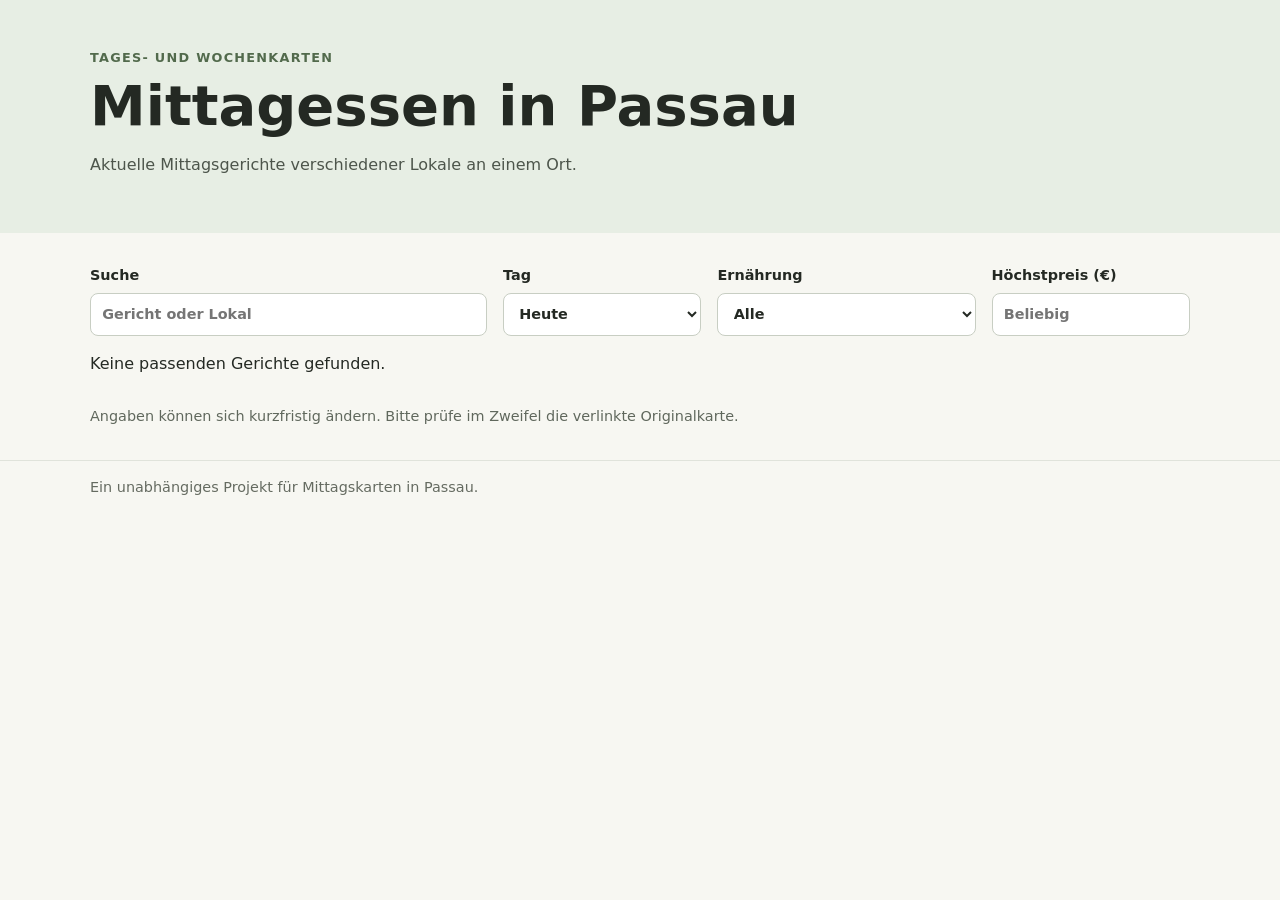
==== frontend/index.html @ ad84b102 "chore: scaffold speisekarten aggregator" ====
<!doctype html>
<html lang="de">
<head>
  <meta charset="utf-8">
  <meta name="viewport" content="width=device-width, initial-scale=1">
  <meta name="description" content="Tages- und Wochenkarten in Passau auf einen Blick.">
  <title>Mittagessen in Passau</title>
  <link rel="stylesheet" href="./styles.css">
  <script src="./app.js" defer></script>
</head>
<body>
  <header class="hero"><div class="container">
    <p class="eyebrow">Tages- und Wochenkarten</p>
    <h1>Mittagessen in Passau</h1>
    <p>Aktuelle Mittagsgerichte verschiedener Lokale an einem Ort.</p>
  </div></header>
  <main class="container">
    <section class="filters" aria-label="Gerichte filtern">
      <label>Suche<input id="search" type="search" placeholder="Gericht oder Lokal"></label>
      <label>Tag<select id="day"><option value="today">Heute</option><option value="all">Alle verfügbaren Tage</option></select></label>
      <label>Ernährung<select id="diet"><option value="all">Alle</option><option value="vegetarian">Vegetarisch</option><option value="vegan">Vegan</option></select></label>
      <label>Höchstpreis (€)<input id="max-price" type="number" min="0" step="0.50" placeholder="Beliebig"></label>
    </section>
    <p id="status" role="status">Speisekarten werden geladen …</p>
    <section id="menu-results" class="menu-grid" aria-live="polite"></section>
    <p class="note">Angaben können sich kurzfristig ändern. Bitte prüfe im Zweifel die verlinkte Originalkarte.</p>
  </main>
  <footer><div class="container">Ein unabhängiges Projekt für Mittagskarten in Passau.</div></footer>
</body>
</html>
---- frontend/styles.css ----
:root{font-family:system-ui,-apple-system,"Segoe UI",sans-serif;color:#242923;background:#f7f7f2;font-synthesis:none;text-rendering:optimizeLegibility}
*{box-sizing:border-box}body{margin:0;line-height:1.5}.container{width:min(1100px,calc(100% - 2rem));margin-inline:auto}
.hero{padding:3rem 0 2.5rem;background:#e7eee4}.eyebrow{margin:0 0 .5rem;color:#526a4c;font-size:.8rem;font-weight:700;letter-spacing:.1em;text-transform:uppercase}
h1{margin:0;font-size:clamp(2rem,5vw,3.5rem);line-height:1.1}.hero p:last-child{max-width:42rem;color:#4d554b}
.filters{display:grid;grid-template-columns:2fr 1fr 1.3fr 1fr;gap:1rem;margin:2rem 0 1rem}label{display:grid;gap:.4rem;font-size:.9rem;font-weight:650}
input,select{width:100%;min-height:2.7rem;padding:.55rem .7rem;border:1px solid #c8cec3;border-radius:.5rem;background:white;color:inherit;font:inherit}
input:focus,select:focus{outline:2px solid #55754e;outline-offset:2px}.menu-grid{display:grid;grid-template-columns:repeat(2,minmax(0,1fr));gap:1rem}
.card{min-width:0;padding:1.15rem;border:1px solid #e0e3db;border-radius:.8rem;background:white;box-shadow:0 2px 8px rgb(30 40 20 / 4%)}
.card-title{display:flex;justify-content:space-between;align-items:start;gap:1rem}.card-title h2{margin:0;font-size:1.1rem}.card-title strong{white-space:nowrap}
.restaurant{margin:.7rem 0 0;font-weight:700}.muted,.note{color:#60685d;font-size:.9rem}a{color:#315d37;text-underline-offset:.18em}footer{margin-top:2rem;padding:1rem 0;border-top:1px solid #e0e3db;color:#656b61;font-size:.9rem}
@media(max-width:760px){.filters,.menu-grid{grid-template-columns:1fr 1fr}.menu-grid{grid-template-columns:1fr}}@media(max-width:440px){.filters{grid-template-columns:1fr}.card-title{flex-direction:column;gap:.35rem}}
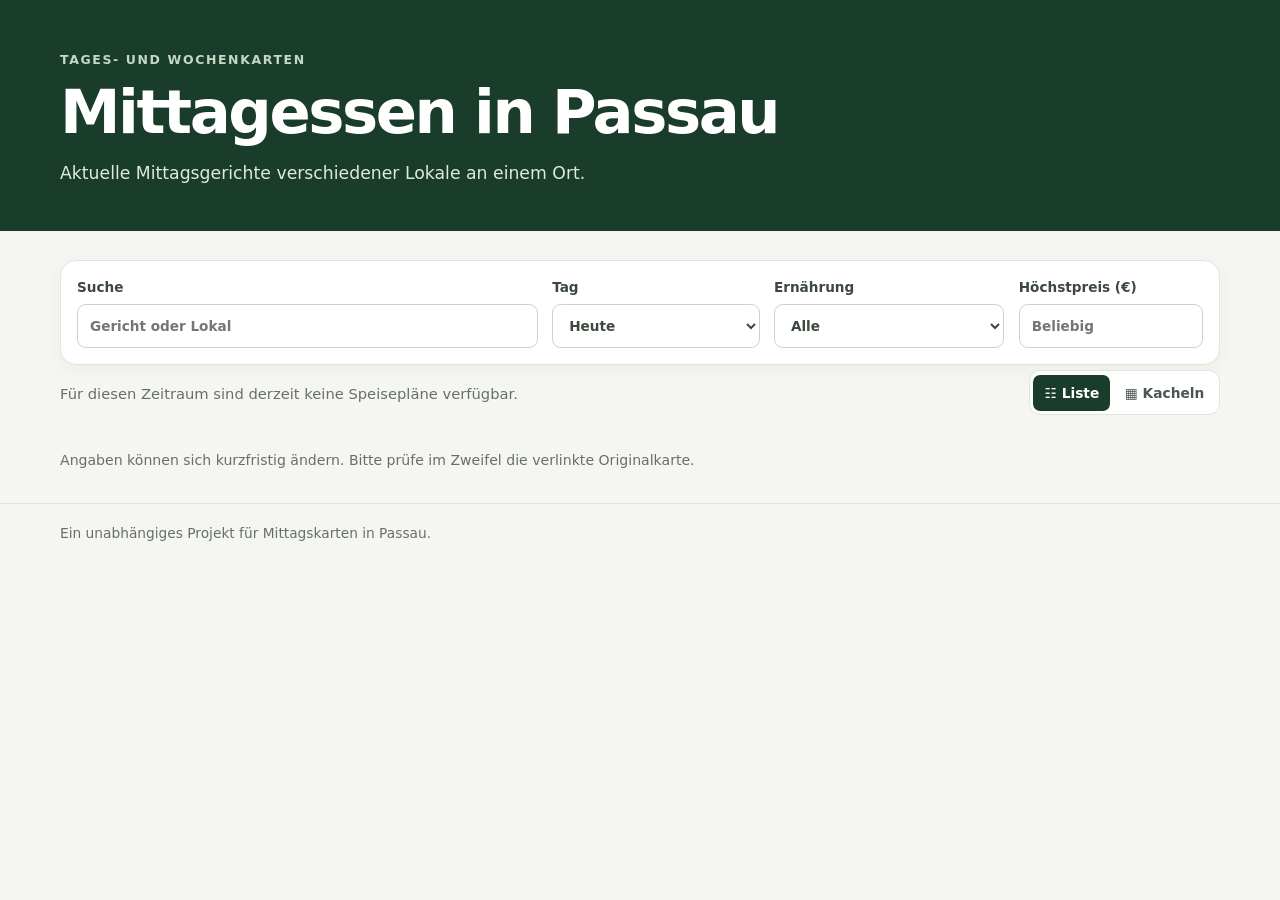
==== commit 941dad79: "Add list and card view toggle" ====
--- a/frontend/index.html
+++ b/frontend/index.html
@@ -21,7 +21,13 @@
       <label>Ernährung<select id="diet"><option value="all">Alle</option><option value="vegetarian">Vegetarisch</option><option value="vegan">Vegan</option></select></label>
       <label>Höchstpreis (€)<input id="max-price" type="number" min="0" step="0.50" placeholder="Beliebig"></label>
     </section>
-    <p id="status" role="status">Speisekarten werden geladen …</p>
+    <div class="results-toolbar">
+      <p id="status" role="status">Speisepläne werden geladen …</p>
+      <div class="view-toggle" role="group" aria-label="Ansicht">
+        <button type="button" data-view="list" class="is-active" aria-pressed="true"><span aria-hidden="true">☷</span> Liste</button>
+        <button type="button" data-view="cards" aria-pressed="false"><span aria-hidden="true">▦</span> Kacheln</button>
+      </div>
+    </div>
     <section id="menu-results" class="menu-grid" aria-live="polite"></section>
     <p class="note">Angaben können sich kurzfristig ändern. Bitte prüfe im Zweifel die verlinkte Originalkarte.</p>
   </main>
--- a/frontend/styles.css
+++ b/frontend/styles.css
@@ -1,11 +1,101 @@
-:root{font-family:system-ui,-apple-system,"Segoe UI",sans-serif;color:#242923;background:#f7f7f2;font-synthesis:none;text-rendering:optimizeLegibility}
-*{box-sizing:border-box}body{margin:0;line-height:1.5}.container{width:min(1100px,calc(100% - 2rem));margin-inline:auto}
-.hero{padding:3rem 0 2.5rem;background:#e7eee4}.eyebrow{margin:0 0 .5rem;color:#526a4c;font-size:.8rem;font-weight:700;letter-spacing:.1em;text-transform:uppercase}
-h1{margin:0;font-size:clamp(2rem,5vw,3.5rem);line-height:1.1}.hero p:last-child{max-width:42rem;color:#4d554b}
-.filters{display:grid;grid-template-columns:2fr 1fr 1.3fr 1fr;gap:1rem;margin:2rem 0 1rem}label{display:grid;gap:.4rem;font-size:.9rem;font-weight:650}
-input,select{width:100%;min-height:2.7rem;padding:.55rem .7rem;border:1px solid #c8cec3;border-radius:.5rem;background:white;color:inherit;font:inherit}
-input:focus,select:focus{outline:2px solid #55754e;outline-offset:2px}.menu-grid{display:grid;grid-template-columns:repeat(2,minmax(0,1fr));gap:1rem}
-.card{min-width:0;padding:1.15rem;border:1px solid #e0e3db;border-radius:.8rem;background:white;box-shadow:0 2px 8px rgb(30 40 20 / 4%)}
-.card-title{display:flex;justify-content:space-between;align-items:start;gap:1rem}.card-title h2{margin:0;font-size:1.1rem}.card-title strong{white-space:nowrap}
-.restaurant{margin:.7rem 0 0;font-weight:700}.muted,.note{color:#60685d;font-size:.9rem}a{color:#315d37;text-underline-offset:.18em}footer{margin-top:2rem;padding:1rem 0;border-top:1px solid #e0e3db;color:#656b61;font-size:.9rem}
-@media(max-width:760px){.filters,.menu-grid{grid-template-columns:1fr 1fr}.menu-grid{grid-template-columns:1fr}}@media(max-width:440px){.filters{grid-template-columns:1fr}.card-title{flex-direction:column;gap:.35rem}}
+:root {
+  color-scheme: light;
+  font-family: Inter, ui-sans-serif, system-ui, -apple-system, BlinkMacSystemFont, "Segoe UI", sans-serif;
+  color: #202820;
+  background: #f5f6f1;
+  font-synthesis: none;
+  text-rendering: optimizeLegibility;
+  --green-900: #193d2a;
+  --green-700: #315d40;
+  --green-100: #e5eee4;
+  --border: #dfe5dc;
+  --muted: #657066;
+}
+* { box-sizing: border-box; }
+body { margin: 0; line-height: 1.5; }
+a { color: var(--green-700); text-underline-offset: .18em; }
+a:hover { color: var(--green-900); }
+.container { width: min(1160px, calc(100% - 2.5rem)); margin-inline: auto; }
+.hero { padding: 3.2rem 0 2.8rem; background: var(--green-900); color: #fff; }
+.eyebrow { margin: 0 0 .65rem; color: #c4d9c4; font-size: .78rem; font-weight: 750; letter-spacing: .13em; text-transform: uppercase; }
+h1 { margin: 0; font-size: clamp(2.25rem, 5vw, 3.8rem); line-height: 1.06; letter-spacing: -.04em; }
+.hero p:last-child { max-width: 42rem; margin: 1rem 0 0; color: #e0e9df; font-size: 1.08rem; }
+main.container { padding-top: 1.8rem; padding-bottom: 2rem; }
+.filters { display: grid; grid-template-columns: minmax(220px, 2fr) minmax(150px, .9fr) minmax(160px, 1fr) minmax(140px, .8fr); gap: .9rem; padding: 1rem; border: 1px solid var(--border); border-radius: 1rem; background: #fff; box-shadow: 0 5px 18px rgb(24 45 27 / 4%); }
+label { display: grid; align-content: start; gap: .4rem; color: #3d493e; font-size: .85rem; font-weight: 700; }
+input, select { width: 100%; min-height: 2.75rem; padding: .6rem .75rem; border: 1px solid #cbd4c9; border-radius: .55rem; background: #fff; color: inherit; font: inherit; }
+input:focus, select:focus, a:focus-visible { outline: 3px solid #8ebd91; outline-offset: 2px; }
+#status { margin: 1.1rem 0 1.4rem; color: var(--muted); font-size: .92rem; }
+.day-group { margin: 1.9rem 0 2.4rem; }
+.day-heading { display: flex; justify-content: space-between; align-items: end; gap: 1rem; margin-bottom: .85rem; padding-bottom: .8rem; border-bottom: 1px solid #d5ddd2; }
+.day-kicker { margin: 0 0 .2rem; color: var(--green-700); font-size: .76rem; font-weight: 800; letter-spacing: .08em; text-transform: uppercase; }
+.day-heading h2 { margin: 0; font-size: clamp(1.35rem, 2.5vw, 1.8rem); line-height: 1.2; letter-spacing: -.025em; text-transform: capitalize; }
+.dish-count { flex: 0 0 auto; padding: .3rem .65rem; border-radius: 999px; background: var(--green-100); color: var(--green-900); font-size: .78rem; font-weight: 750; }
+.dish-grid { display: grid; grid-template-columns: repeat(2, minmax(0, 1fr)); gap: 1rem; }
+.dish-card { display: flex; flex-direction: column; min-width: 0; padding: 1.1rem 1.15rem .9rem; border: 1px solid var(--border); border-radius: .85rem; background: #fff; box-shadow: 0 3px 12px rgb(30 40 20 / 3%); }
+.dish-heading h3 { margin: .1rem 0 0; font-size: 1.08rem; line-height: 1.35; letter-spacing: -.01em; }
+.category-label { margin: 0; color: var(--green-700); font-size: .74rem; font-weight: 800; letter-spacing: .07em; text-transform: uppercase; }
+.dish-description { margin: .6rem 0 0; color: #485349; }
+.prices { display: grid; grid-template-columns: repeat(3, minmax(0, 1fr)); gap: .5rem; margin: 1rem 0 .75rem; padding: .75rem 0; border-top: 1px solid #e7ebe5; border-bottom: 1px solid #e7ebe5; }
+.price-tier { min-width: 0; }
+.price-tier dt { color: var(--muted); font-size: .76rem; }
+.price-tier dd { margin: .15rem 0 0; font-size: 1.03rem; font-weight: 800; font-variant-numeric: tabular-nums; }
+.price-tier dd.price-missing { color: #7a8178; font-weight: 500; }
+.tags { display: flex; flex-wrap: wrap; gap: .35rem; margin: .1rem 0 .8rem; }
+.tag { display: inline-flex; align-items: center; padding: .18rem .48rem; border-radius: .35rem; background: #f0f3ed; color: #4a584b; font-size: .73rem; font-weight: 650; }
+.dish-footer { margin-top: auto; padding-top: .25rem; font-size: .82rem; }
+.note { margin: 1.8rem 0 0; color: var(--muted); font-size: .88rem; }
+footer { padding: 1.2rem 0; border-top: 1px solid var(--border); color: var(--muted); font-size: .86rem; }
+@media (max-width: 850px) {
+  .filters { grid-template-columns: repeat(2, minmax(0, 1fr)); }
+  .dish-grid { grid-template-columns: 1fr; }
+}
+@media (max-width: 480px) {
+  .container { width: min(100% - 1.25rem, 1160px); }
+  .hero { padding: 2.5rem 0 2rem; }
+  .filters { grid-template-columns: 1fr; padding: .8rem; }
+  .day-heading { align-items: start; flex-direction: column; gap: .55rem; }
+  .dish-card { padding: 1rem; }
+  .price-tier dt { font-size: .7rem; }
+  .price-tier dd { font-size: .95rem; }
+}
+
+
+/* Kompakte Listenansicht mit optionaler Kachelansicht */
+.results-toolbar { display: flex; align-items: center; justify-content: space-between; gap: 1rem; }
+.results-toolbar #status { margin: 1.1rem 0 1rem; }
+.view-toggle { display: inline-flex; flex: 0 0 auto; gap: .2rem; padding: .22rem; border: 1px solid var(--border); border-radius: .7rem; background: #fff; }
+.view-toggle button { min-height: 2.25rem; padding: .35rem .7rem; border: 0; border-radius: .45rem; background: transparent; color: #4b574c; font: inherit; font-size: .86rem; font-weight: 700; cursor: pointer; }
+.view-toggle button:hover { background: #f0f3ed; }
+.view-toggle button.is-active { background: var(--green-900); color: #fff; }
+.view-toggle button:focus-visible { outline: 3px solid #8ebd91; outline-offset: 2px; }
+.dish-grid { display: flex; flex-direction: column; gap: .55rem; }
+.dish-card { flex-direction: row; align-items: center; gap: 1.1rem; padding: .75rem .9rem; border-radius: .65rem; box-shadow: none; }
+.dish-heading h3 { margin: 0; font-size: 1rem; line-height: 1.35; }
+.dish-card > div:first-child { flex: 1 1 auto; min-width: 0; }
+.category-label { margin-bottom: .12rem; font-size: .68rem; }
+.dish-description { margin: .25rem 0 0; font-size: .88rem; }
+.dish-card .prices { flex: 0 0 min(43%, 370px); gap: .35rem; margin: 0; padding: 0; border: 0; }
+.price-tier dt { font-size: .68rem; }
+.price-tier dd { margin-top: .05rem; font-size: .9rem; }
+.dish-footer { margin-top: .25rem; padding-top: 0; text-align: right; font-size: .75rem; }
+.tags { gap: .25rem; margin: .45rem 0 0; }
+.tag { padding: .12rem .38rem; font-size: .7rem; }
+.card-view.dish-grid { display: grid; grid-template-columns: repeat(2, minmax(0, 1fr)); gap: .75rem; }
+.card-view .dish-card { flex-direction: column; align-items: stretch; gap: .6rem; padding: .9rem 1rem; }
+.card-view .dish-card .prices { flex-basis: auto; width: 100%; margin: .2rem 0 .15rem; padding: .6rem 0; border-top: 1px solid #e7ebe5; border-bottom: 1px solid #e7ebe5; }
+.card-view .price-tier dt { font-size: .72rem; }
+.card-view .price-tier dd { font-size: .98rem; }
+.card-view .dish-footer { padding-top: .15rem; text-align: left; }
+@media (max-width: 850px) {
+  .card-view.dish-grid { grid-template-columns: 1fr; }
+  .dish-card { gap: .75rem; }
+  .dish-card .prices { flex-basis: 45%; }
+}
+@media (max-width: 600px) {
+  .results-toolbar { align-items: flex-start; flex-direction: column; gap: .2rem; }
+  .results-toolbar #status { margin-bottom: .6rem; }
+  .dish-card { align-items: stretch; flex-direction: column; gap: .55rem; padding: .8rem; }
+  .dish-card .prices { flex-basis: auto; }
+  .dish-footer { text-align: left; }
+}
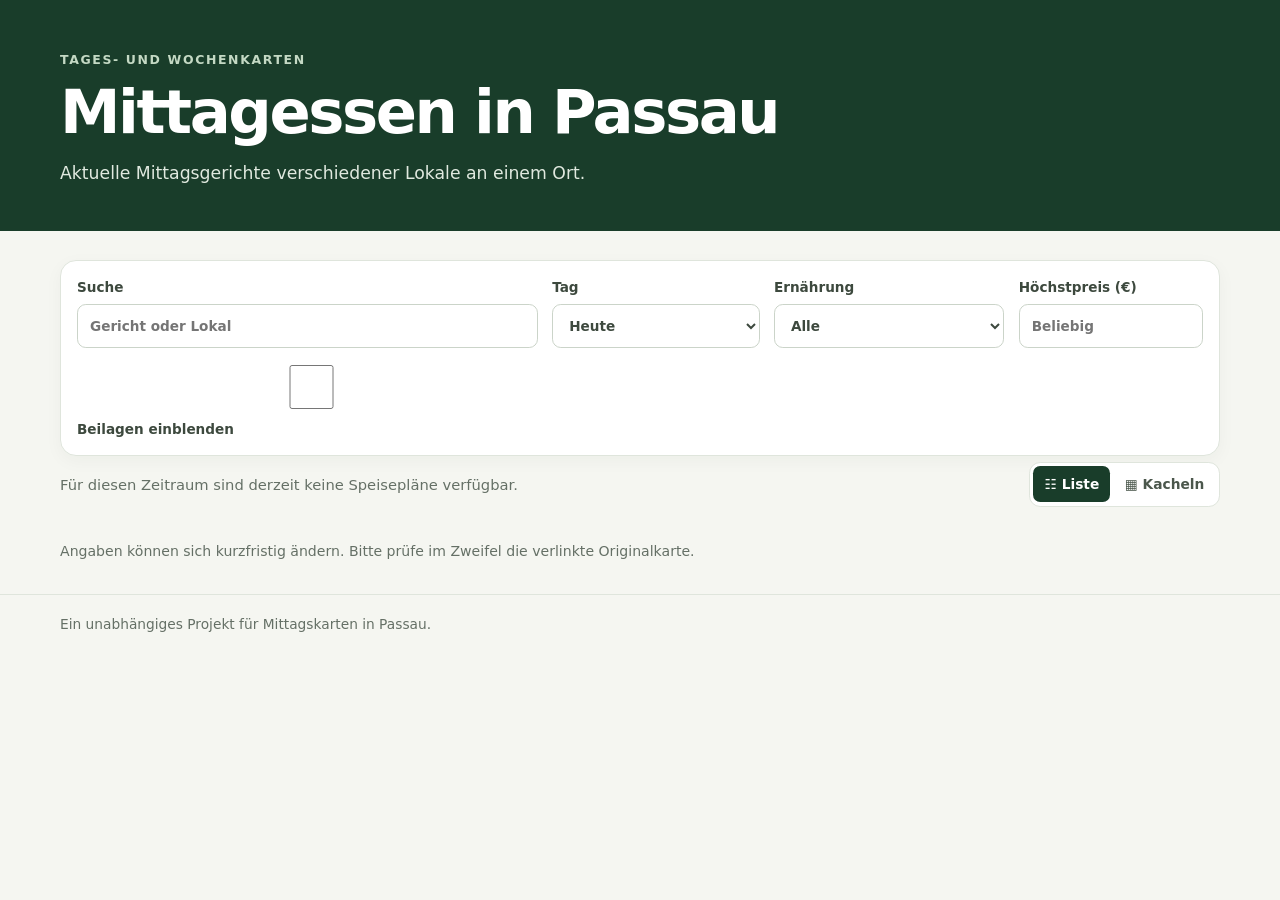
==== commit 5c8b486e: "Add show side dishes checkbox" ====
--- a/frontend/index.html
+++ b/frontend/index.html
@@ -20,6 +20,7 @@
       <label>Tag<select id="day"><option value="today">Heute</option><option value="all">Alle verfügbaren Tage</option></select></label>
       <label>Ernährung<select id="diet"><option value="all">Alle</option><option value="vegetarian">Vegetarisch</option><option value="vegan">Vegan</option></select></label>
       <label>Höchstpreis (€)<input id="max-price" type="number" min="0" step="0.50" placeholder="Beliebig"></label>
+      <label class="checkbox-label"><input id="show-sides" type="checkbox"> Beilagen einblenden</label>
     </section>
     <div class="results-toolbar">
       <p id="status" role="status">Speisepläne werden geladen …</p>
--- a/frontend/styles.css
+++ b/frontend/styles.css
@@ -99,3 +99,23 @@
   .dish-card .prices { flex-basis: auto; }
   .dish-footer { text-align: left; }
 }
+
+/* Listenansicht: Gericht links, Preise rechts, Kennzeichnungen darunter */
+.dish-card { display: grid; grid-template-columns: minmax(0, 1fr) minmax(290px, 43%); grid-template-areas: "heading prices" "description prices" "tags footer"; column-gap: 1.1rem; row-gap: .2rem; }
+.dish-heading { grid-area: heading; min-width: 0; }
+.dish-card > .dish-description { grid-area: description; }
+.dish-card > .prices { grid-area: prices; align-self: center; min-width: 0; }
+.dish-card > .tags { grid-area: tags; align-self: center; }
+.dish-card > .dish-footer { grid-area: footer; align-self: center; }
+.card-view .dish-card { display: flex; }
+.card-view .dish-card > .dish-heading,
+.card-view .dish-card > .dish-description,
+.card-view .dish-card > .prices,
+.card-view .dish-card > .tags,
+.card-view .dish-card > .dish-footer { grid-area: auto; }
+@media (max-width: 850px) {
+  .dish-card { grid-template-columns: minmax(0, 1fr) minmax(240px, 45%); column-gap: .75rem; }
+}
+@media (max-width: 600px) {
+  .dish-card { display: flex; }
+}
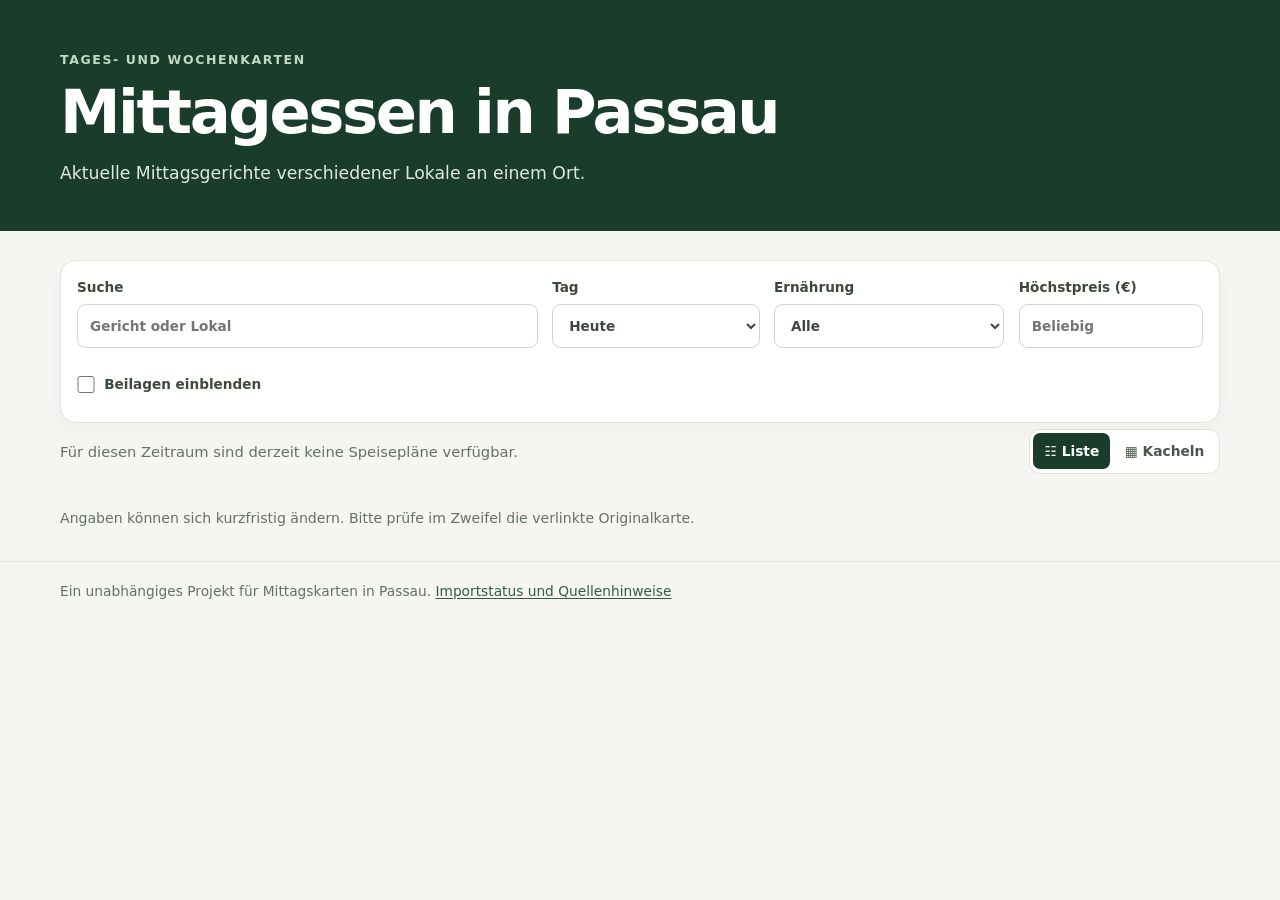
==== commit f5e9ba02: "Add link to public import status page" ====
--- a/frontend/index.html
+++ b/frontend/index.html
@@ -32,6 +32,6 @@
     <section id="menu-results" class="menu-grid" aria-live="polite"></section>
     <p class="note">Angaben können sich kurzfristig ändern. Bitte prüfe im Zweifel die verlinkte Originalkarte.</p>
   </main>
-  <footer><div class="container">Ein unabhängiges Projekt für Mittagskarten in Passau.</div></footer>
+  <footer><div class="container">Ein unabhängiges Projekt für Mittagskarten in Passau. <a href="./status.html">Importstatus und Quellenhinweise</a></div></footer>
 </body>
 </html>
--- a/frontend/styles.css
+++ b/frontend/styles.css
@@ -119,3 +119,22 @@
 @media (max-width: 600px) {
   .dish-card { display: flex; }
 }
+
+/* Einheitliche Preis-Spalten in jeder Zeile */
+.list-view .dish-card { grid-template-columns: minmax(0, 1fr) minmax(360px, 43%); }
+.list-view .dish-card > .prices { width: 100%; grid-template-columns: repeat(3, minmax(0, 1fr)); gap: .65rem; }
+.list-view .price-tier { min-width: 0; }
+.list-view .price-tier dt { white-space: nowrap; }
+.checkbox-label { display: flex; align-items: center; align-self: end; gap: .6rem; min-height: 2.75rem; font-size: .85rem; }
+.checkbox-label input[type="checkbox"] { width: 1.1rem; min-height: 1.1rem; height: 1.1rem; margin: 0; padding: 0; accent-color: var(--green-700); }
+@media (max-width: 850px) {
+  .list-view .dish-card { grid-template-columns: minmax(0, 1fr) minmax(320px, 45%); }
+  .filters { grid-template-columns: repeat(2, minmax(0, 1fr)); }
+}
+@media (max-width: 650px) {
+  .list-view .dish-card { display: flex; }
+  .list-view .dish-card > .prices { width: 100%; grid-template-columns: repeat(3, minmax(0, 1fr)); }
+  .list-view .price-tier dt { white-space: normal; }
+}
+
+.menu-meta { margin: .3rem 0 0; color: var(--muted); font-size: .84rem; }
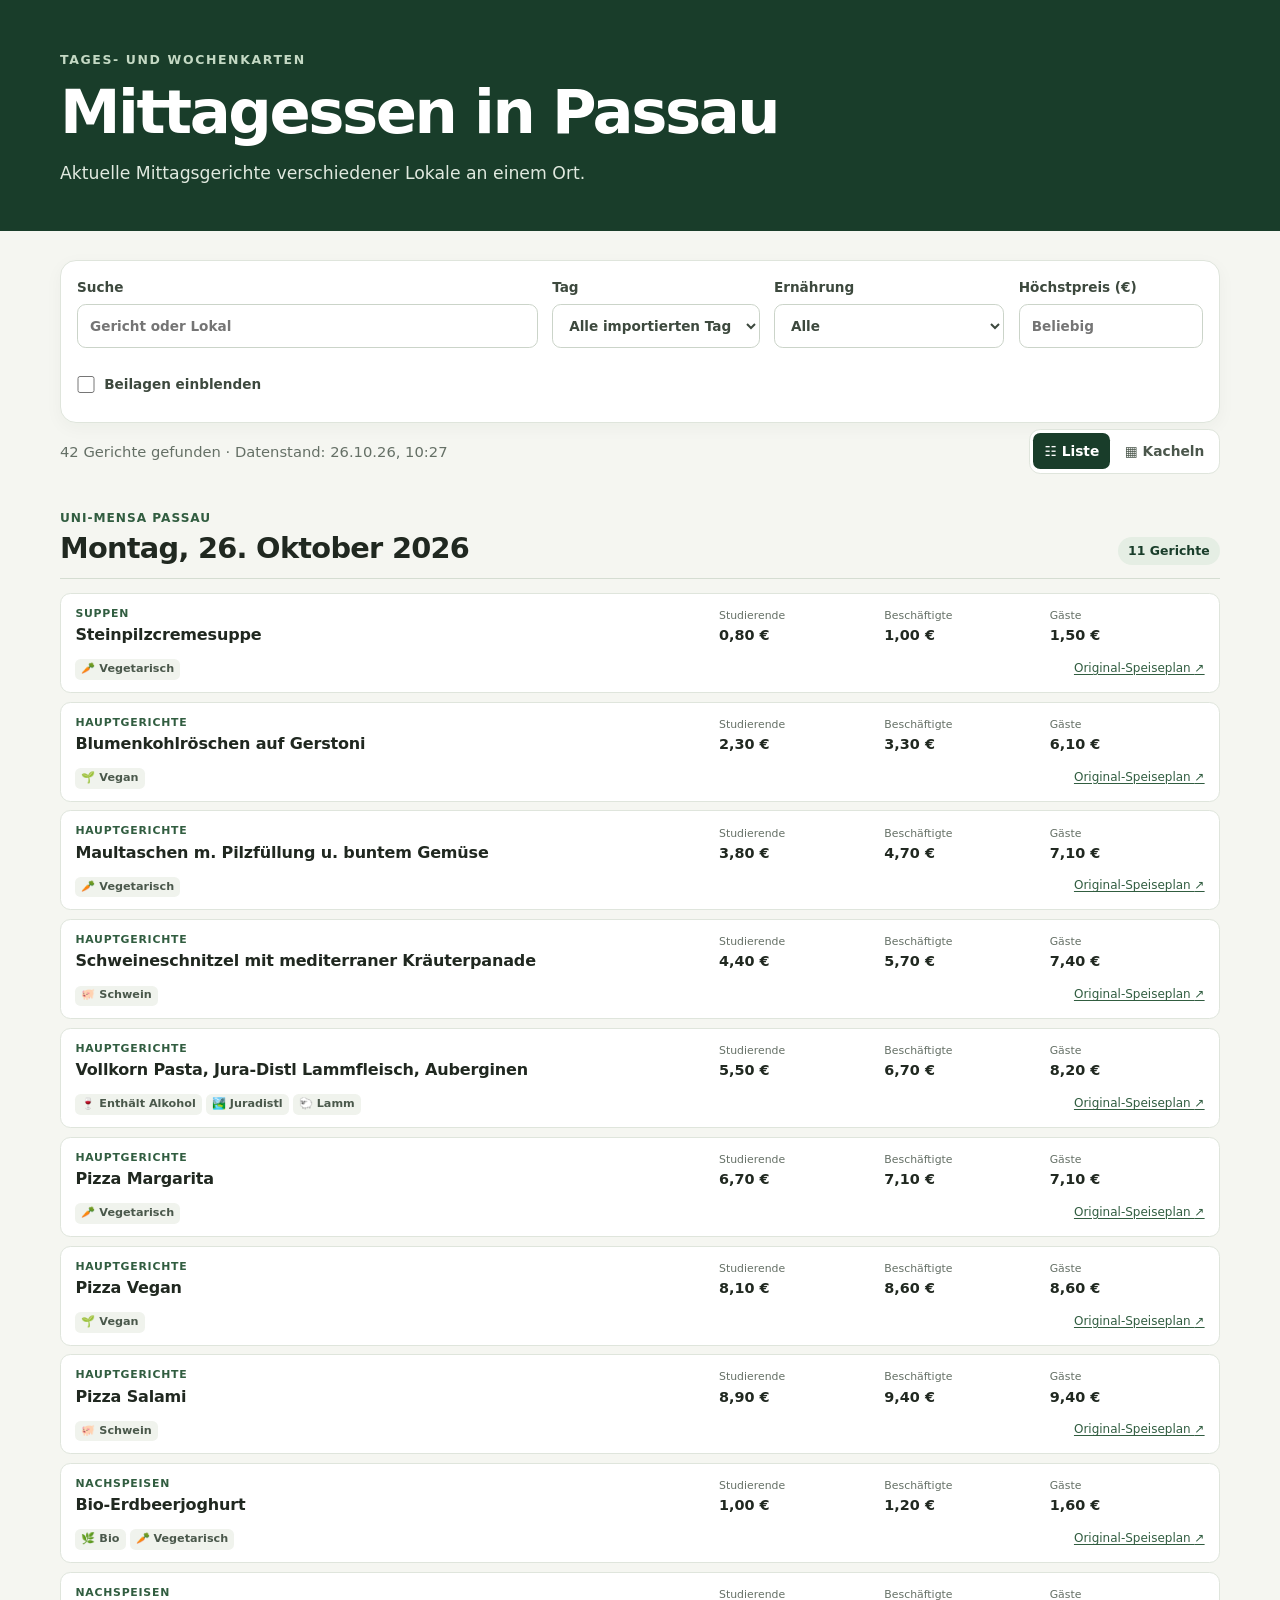
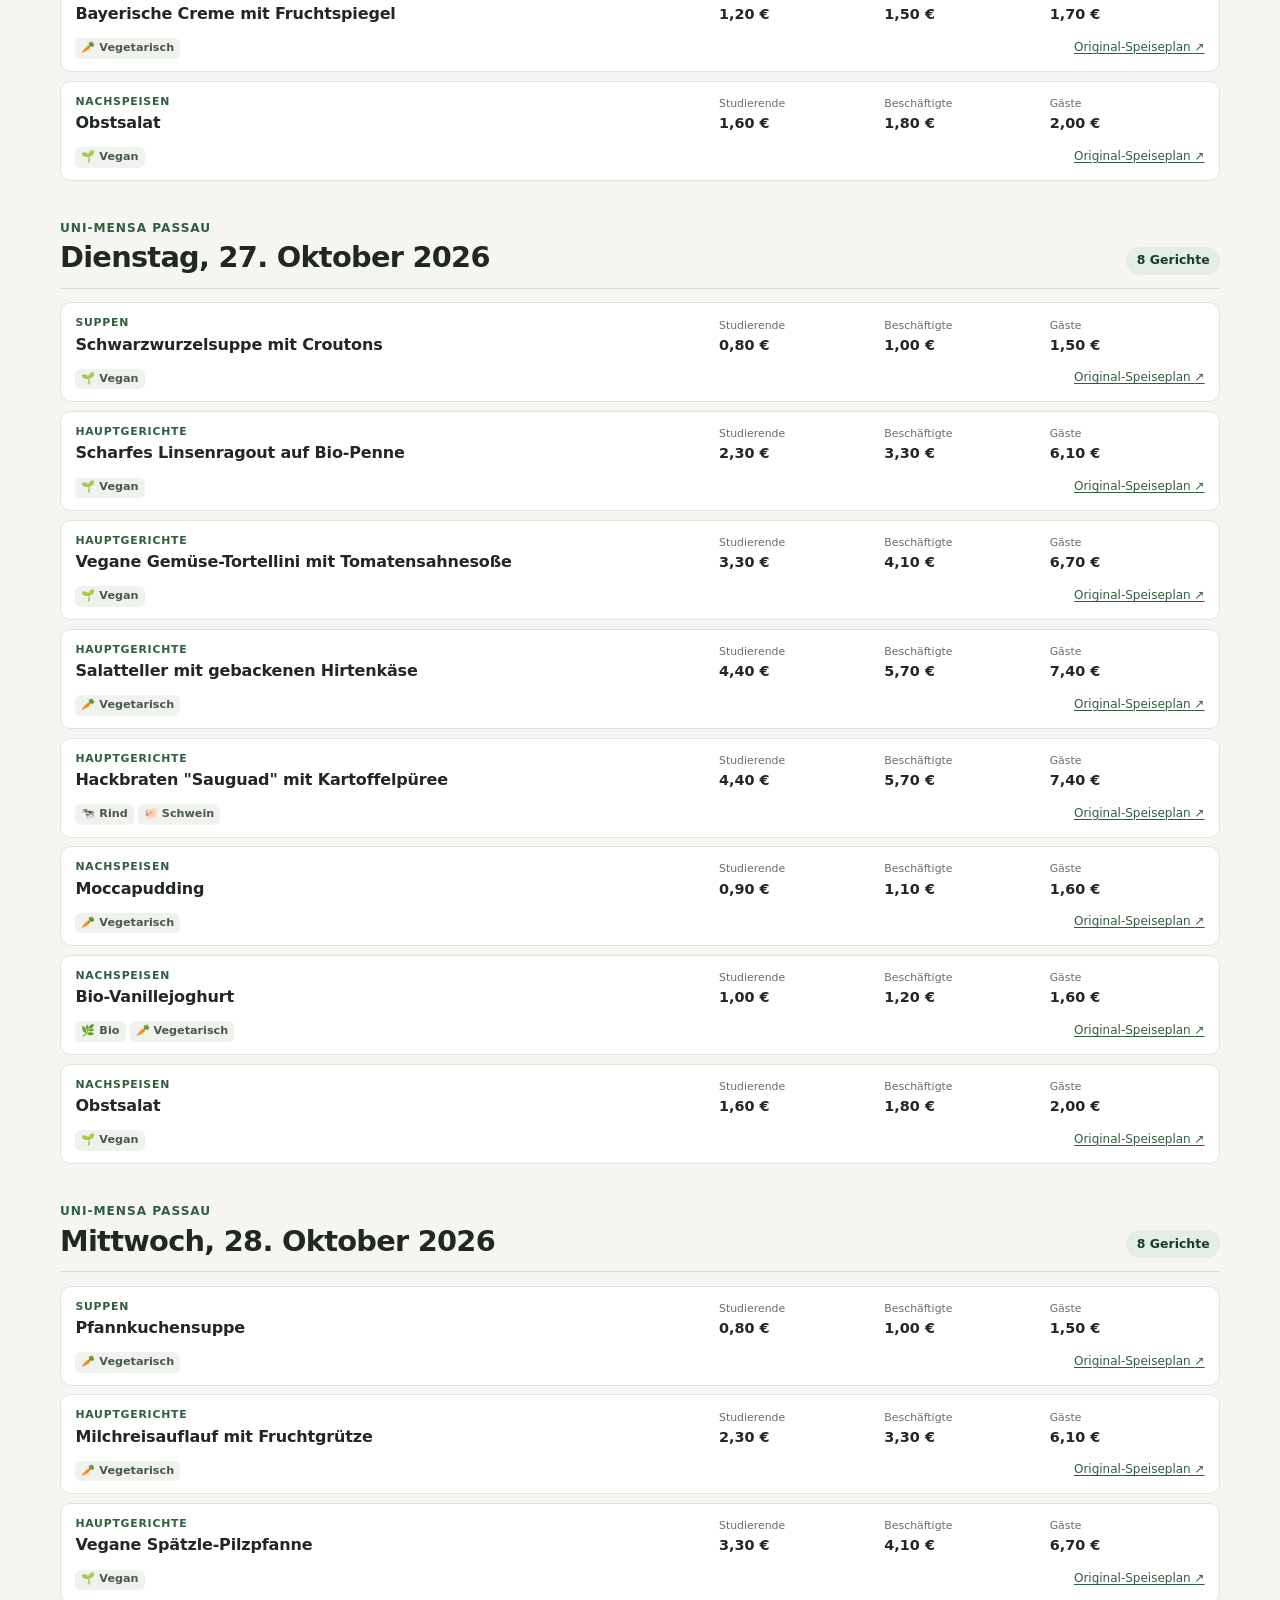
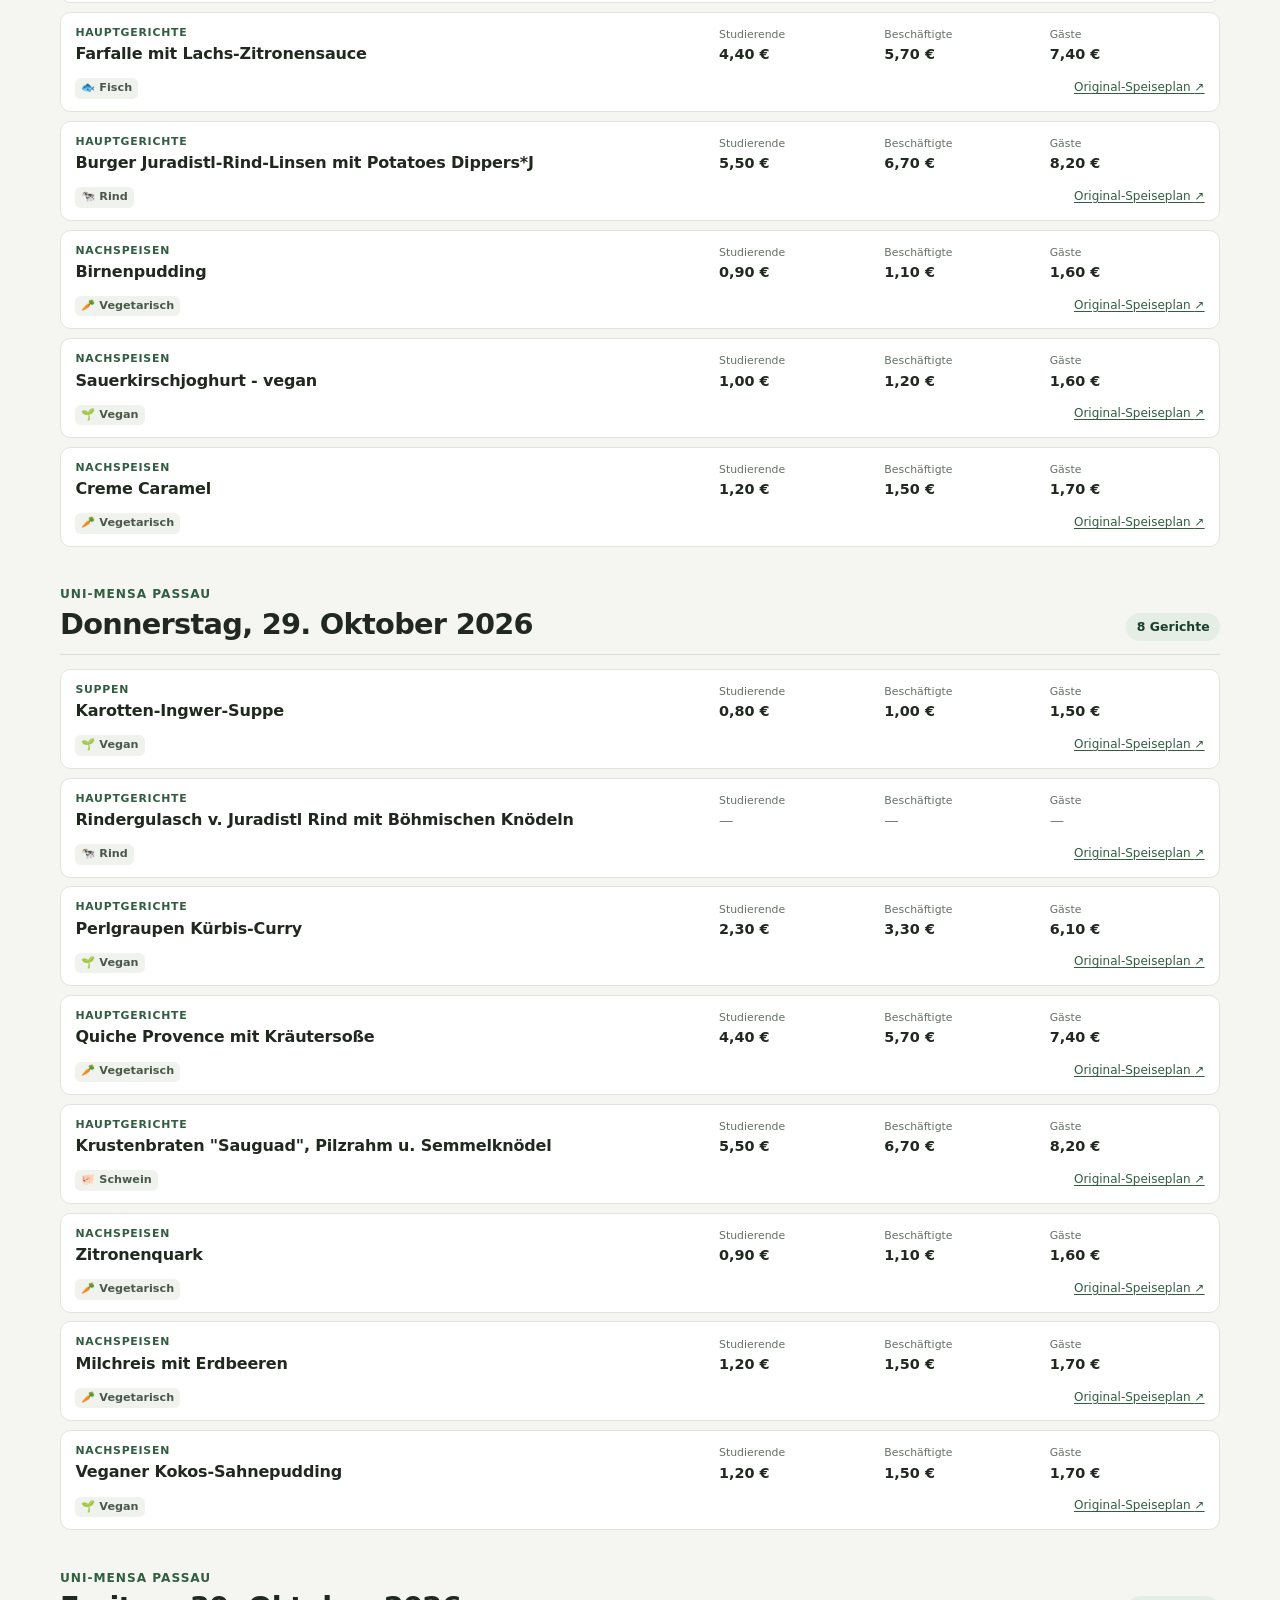
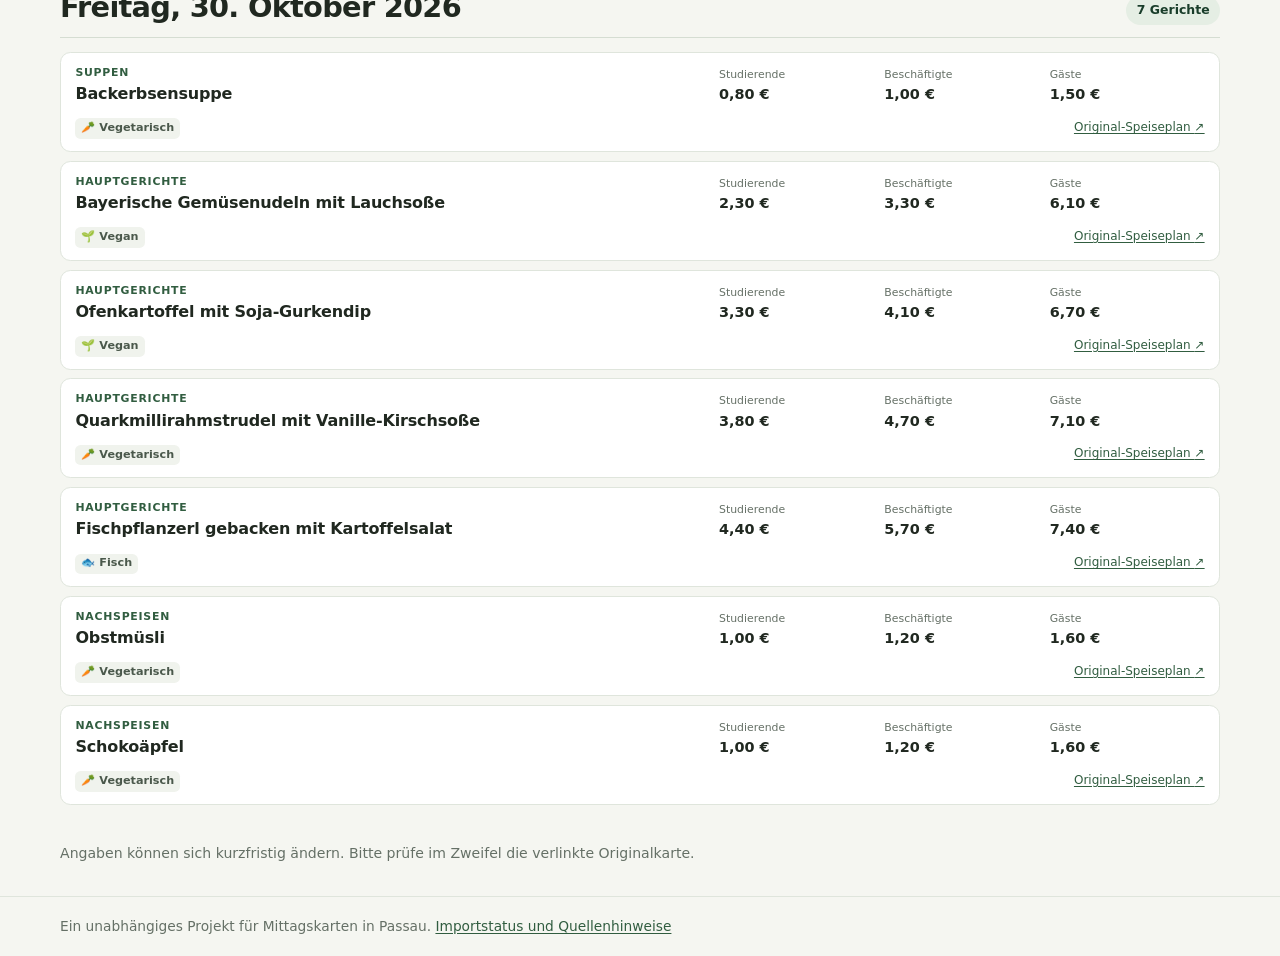
==== commit 9cf7f831: "Show all imported menu dates by default" ====
--- a/frontend/index.html
+++ b/frontend/index.html
@@ -17,7 +17,7 @@
   <main class="container">
     <section class="filters" aria-label="Gerichte filtern">
       <label>Suche<input id="search" type="search" placeholder="Gericht oder Lokal"></label>
-      <label>Tag<select id="day"><option value="today">Heute</option><option value="all">Alle verfügbaren Tage</option></select></label>
+      <label>Tag<select id="day"><option value="all" selected>Alle importierten Tage</option><option value="today">Heute</option></select></label>
       <label>Ernährung<select id="diet"><option value="all">Alle</option><option value="vegetarian">Vegetarisch</option><option value="vegan">Vegan</option></select></label>
       <label>Höchstpreis (€)<input id="max-price" type="number" min="0" step="0.50" placeholder="Beliebig"></label>
       <label class="checkbox-label"><input id="show-sides" type="checkbox"> Beilagen einblenden</label>
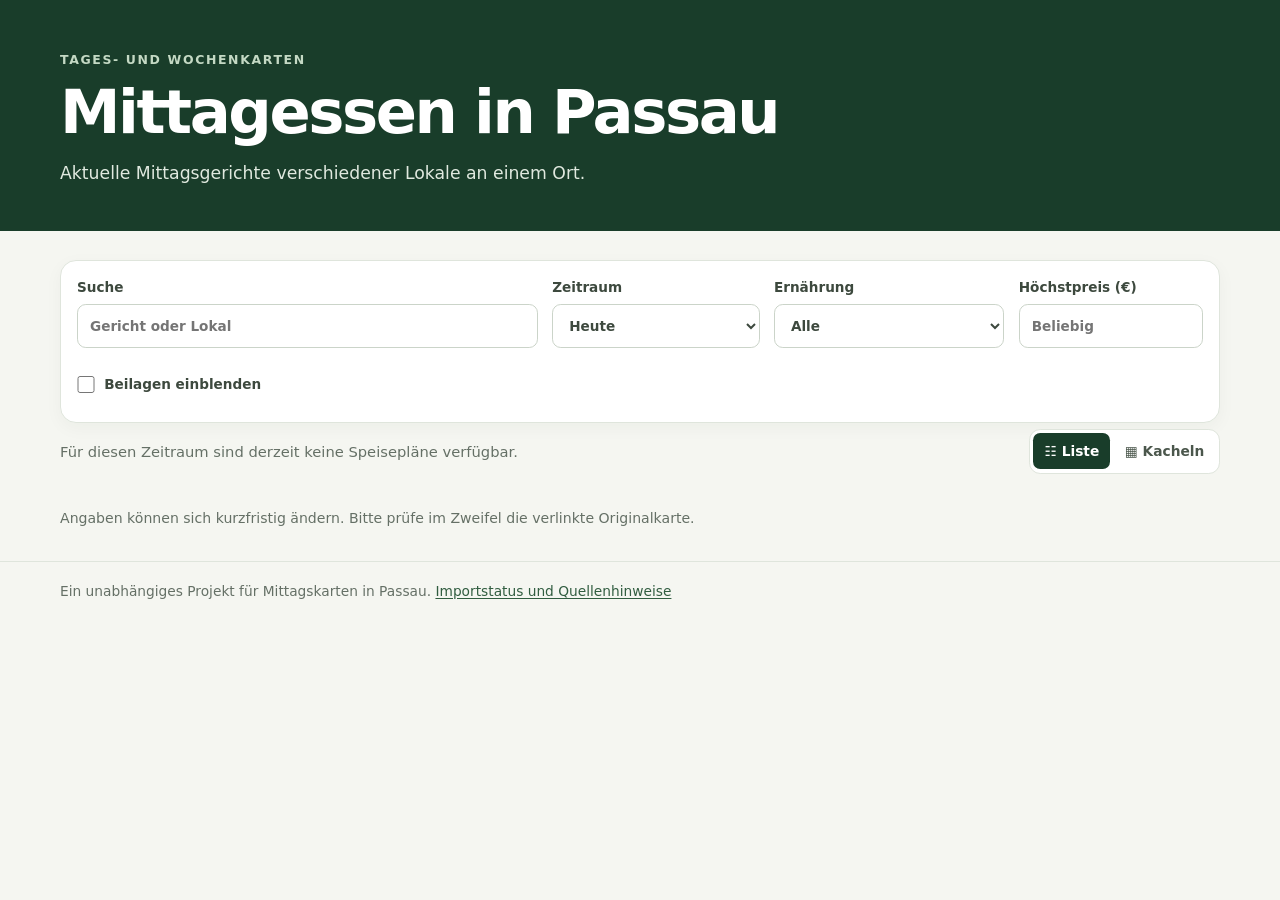
==== commit 2ddaedd3: "Add calendar-week and future menu filters" ====
--- a/frontend/index.html
+++ b/frontend/index.html
@@ -17,7 +17,7 @@
   <main class="container">
     <section class="filters" aria-label="Gerichte filtern">
       <label>Suche<input id="search" type="search" placeholder="Gericht oder Lokal"></label>
-      <label>Tag<select id="day"><option value="all" selected>Alle importierten Tage</option><option value="today">Heute</option></select></label>
+      <label>Zeitraum<select id="day"><option value="today" selected>Heute</option><option value="week">Diese Woche</option><option value="future">Zukünftig</option><option value="all">Alle</option></select></label>
       <label>Ernährung<select id="diet"><option value="all">Alle</option><option value="vegetarian">Vegetarisch</option><option value="vegan">Vegan</option></select></label>
       <label>Höchstpreis (€)<input id="max-price" type="number" min="0" step="0.50" placeholder="Beliebig"></label>
       <label class="checkbox-label"><input id="show-sides" type="checkbox"> Beilagen einblenden</label>
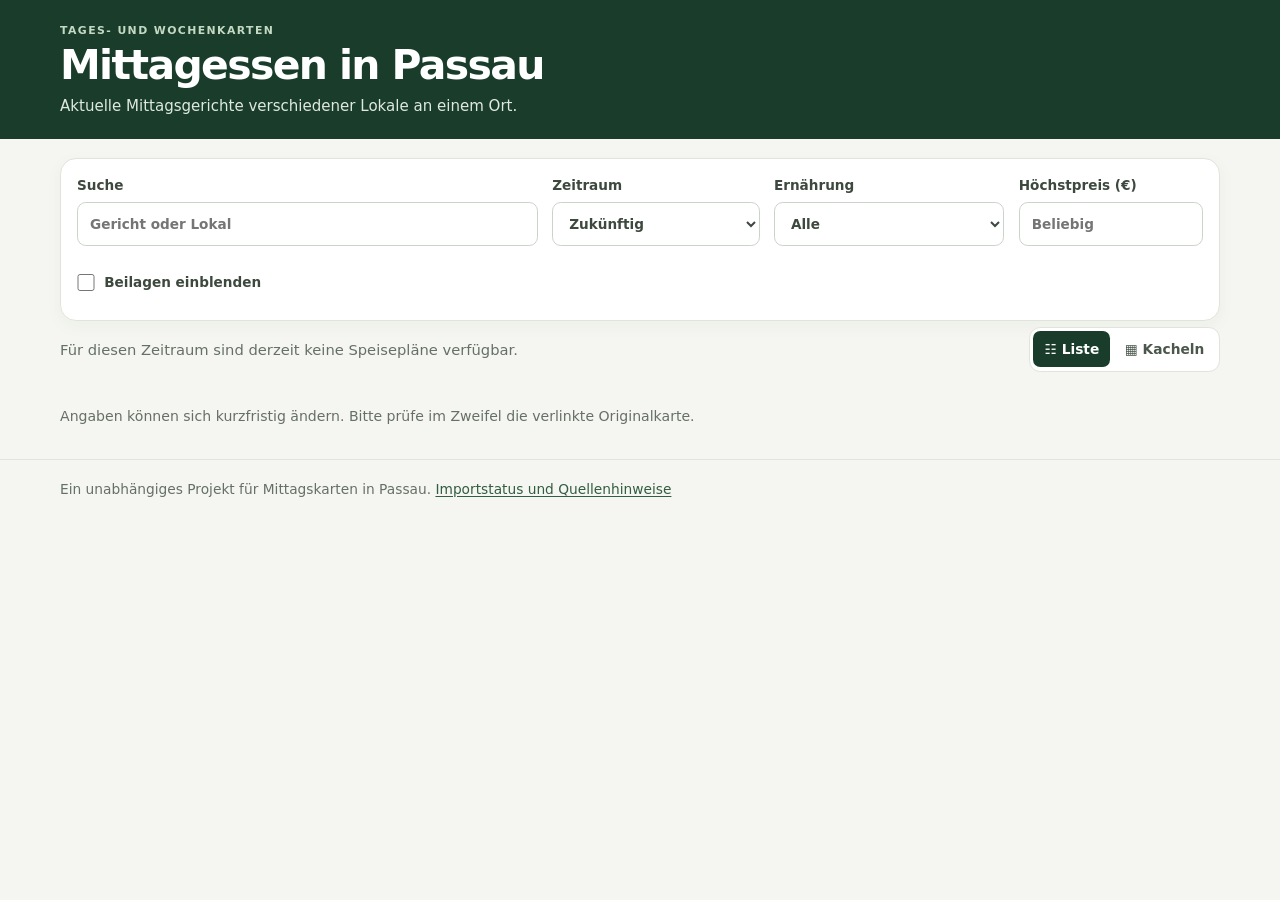
==== commit c3ea1501: "Set future menus as default view" ====
--- a/frontend/index.html
+++ b/frontend/index.html
@@ -17,7 +17,7 @@
   <main class="container">
     <section class="filters" aria-label="Gerichte filtern">
       <label>Suche<input id="search" type="search" placeholder="Gericht oder Lokal"></label>
-      <label>Zeitraum<select id="day"><option value="today" selected>Heute</option><option value="week">Diese Woche</option><option value="future">Zukünftig</option><option value="all">Alle</option></select></label>
+      <label>Zeitraum<select id="day"><option value="today">Heute</option><option value="week">Diese Woche</option><option value="future" selected>Zukünftig</option><option value="all">Alle</option></select></label>
       <label>Ernährung<select id="diet"><option value="all">Alle</option><option value="vegetarian">Vegetarisch</option><option value="vegan">Vegan</option></select></label>
       <label>Höchstpreis (€)<input id="max-price" type="number" min="0" step="0.50" placeholder="Beliebig"></label>
       <label class="checkbox-label"><input id="show-sides" type="checkbox"> Beilagen einblenden</label>
--- a/frontend/styles.css
+++ b/frontend/styles.css
@@ -37,6 +37,7 @@
 .category-label { margin: 0; color: var(--green-700); font-size: .74rem; font-weight: 800; letter-spacing: .07em; text-transform: uppercase; }
 .dish-description { margin: .6rem 0 0; color: #485349; }
 .prices { display: grid; grid-template-columns: repeat(3, minmax(0, 1fr)); gap: .5rem; margin: 1rem 0 .75rem; padding: .75rem 0; border-top: 1px solid #e7ebe5; border-bottom: 1px solid #e7ebe5; }
+.prices-single { grid-template-columns: minmax(0, 1fr); }
 .price-tier { min-width: 0; }
 .price-tier dt { color: var(--muted); font-size: .76rem; }
 .price-tier dd { margin: .15rem 0 0; font-size: 1.03rem; font-weight: 800; font-variant-numeric: tabular-nums; }
@@ -138,3 +139,51 @@
 }
 
 .menu-meta { margin: .3rem 0 0; color: var(--muted); font-size: .84rem; }
+
+
+/* Tagesabschnitte enthalten nun die jeweiligen Restaurants. */
+.hero { padding: 1.45rem 0 1.35rem; }
+.eyebrow { margin-bottom: .3rem; font-size: .68rem; }
+h1 { font-size: clamp(1.7rem, 3.2vw, 2.65rem); }
+.hero p:last-child { margin-top: .45rem; font-size: .94rem; }
+main.container { padding-top: 1.2rem; }
+.day-group { margin: 1.4rem 0 2.1rem; }
+.day-heading {
+  position: sticky;
+  top: 0;
+  z-index: 20;
+  align-items: center;
+  margin: 0 0 .65rem;
+  padding: .65rem .85rem;
+  border: 1px solid #d5ddd2;
+  border-radius: .65rem;
+  background: #f5f6f1;
+  box-shadow: 0 2px 6px rgb(24 45 27 / 6%);
+}
+.day-heading h2 { font-size: clamp(1.25rem, 2.2vw, 1.65rem); }
+.restaurant-group { margin: 0 0 1.1rem; }
+.restaurant-heading {
+  position: sticky;
+  top: 4.15rem;
+  z-index: 10;
+  display: flex;
+  align-items: center;
+  justify-content: space-between;
+  gap: .75rem;
+  margin: 0 0 .45rem;
+  padding: .5rem .8rem;
+  border: 1px solid #e0e6dc;
+  border-radius: .55rem;
+  background: #e8eee5;
+  box-shadow: 0 2px 5px rgb(24 45 27 / 5%);
+}
+.restaurant-heading h3 { margin: 0; color: var(--green-900); font-size: 1.12rem; line-height: 1.3; }
+.restaurant-dish-count { flex: 0 0 auto; color: var(--muted); font-size: .76rem; font-weight: 750; }
+.restaurant-group > .menu-meta { margin: .25rem .2rem .55rem; }
+@media (max-width: 600px) {
+  .hero { padding: 1.15rem 0 1rem; }
+  .hero p:last-child { font-size: .88rem; }
+  .restaurant-heading { top: 3.7rem; }
+  .restaurant-heading h3 { font-size: 1.02rem; }
+  .day-heading { flex-direction: row; align-items: center; }
+}
